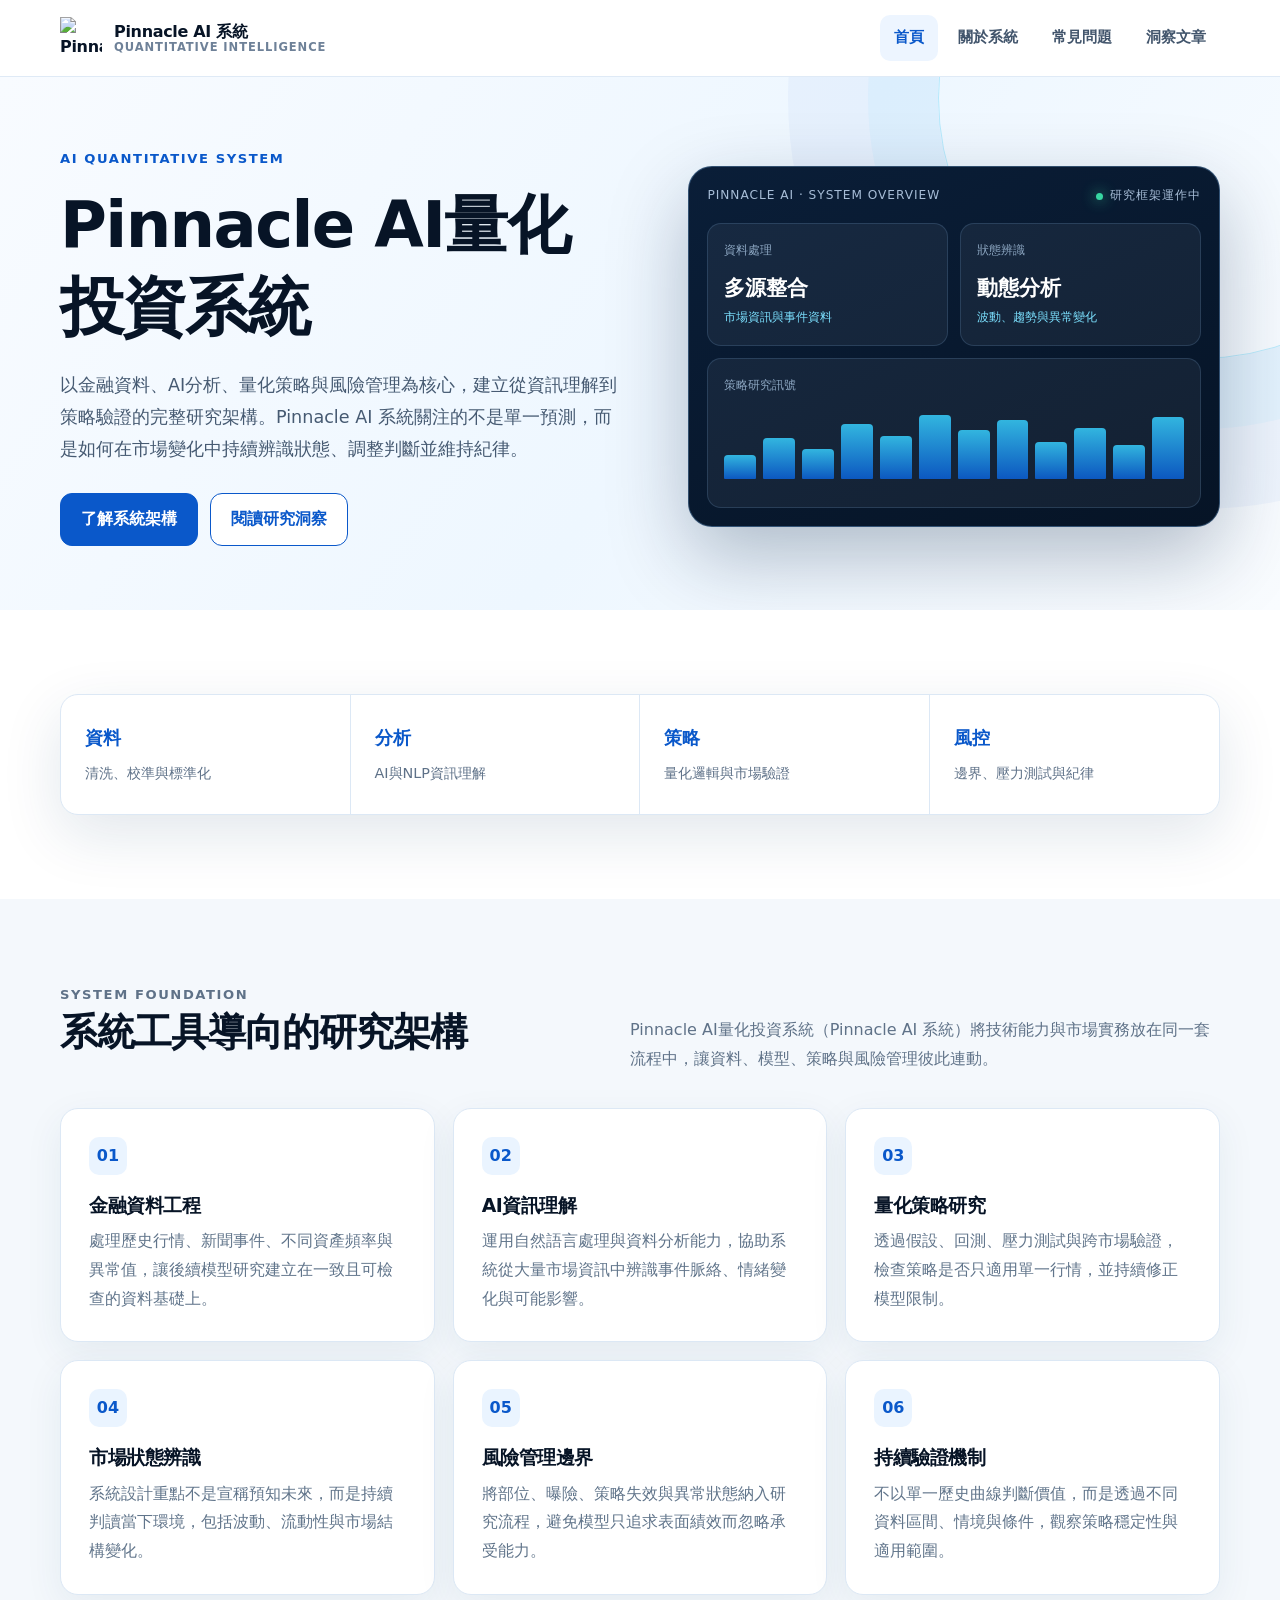
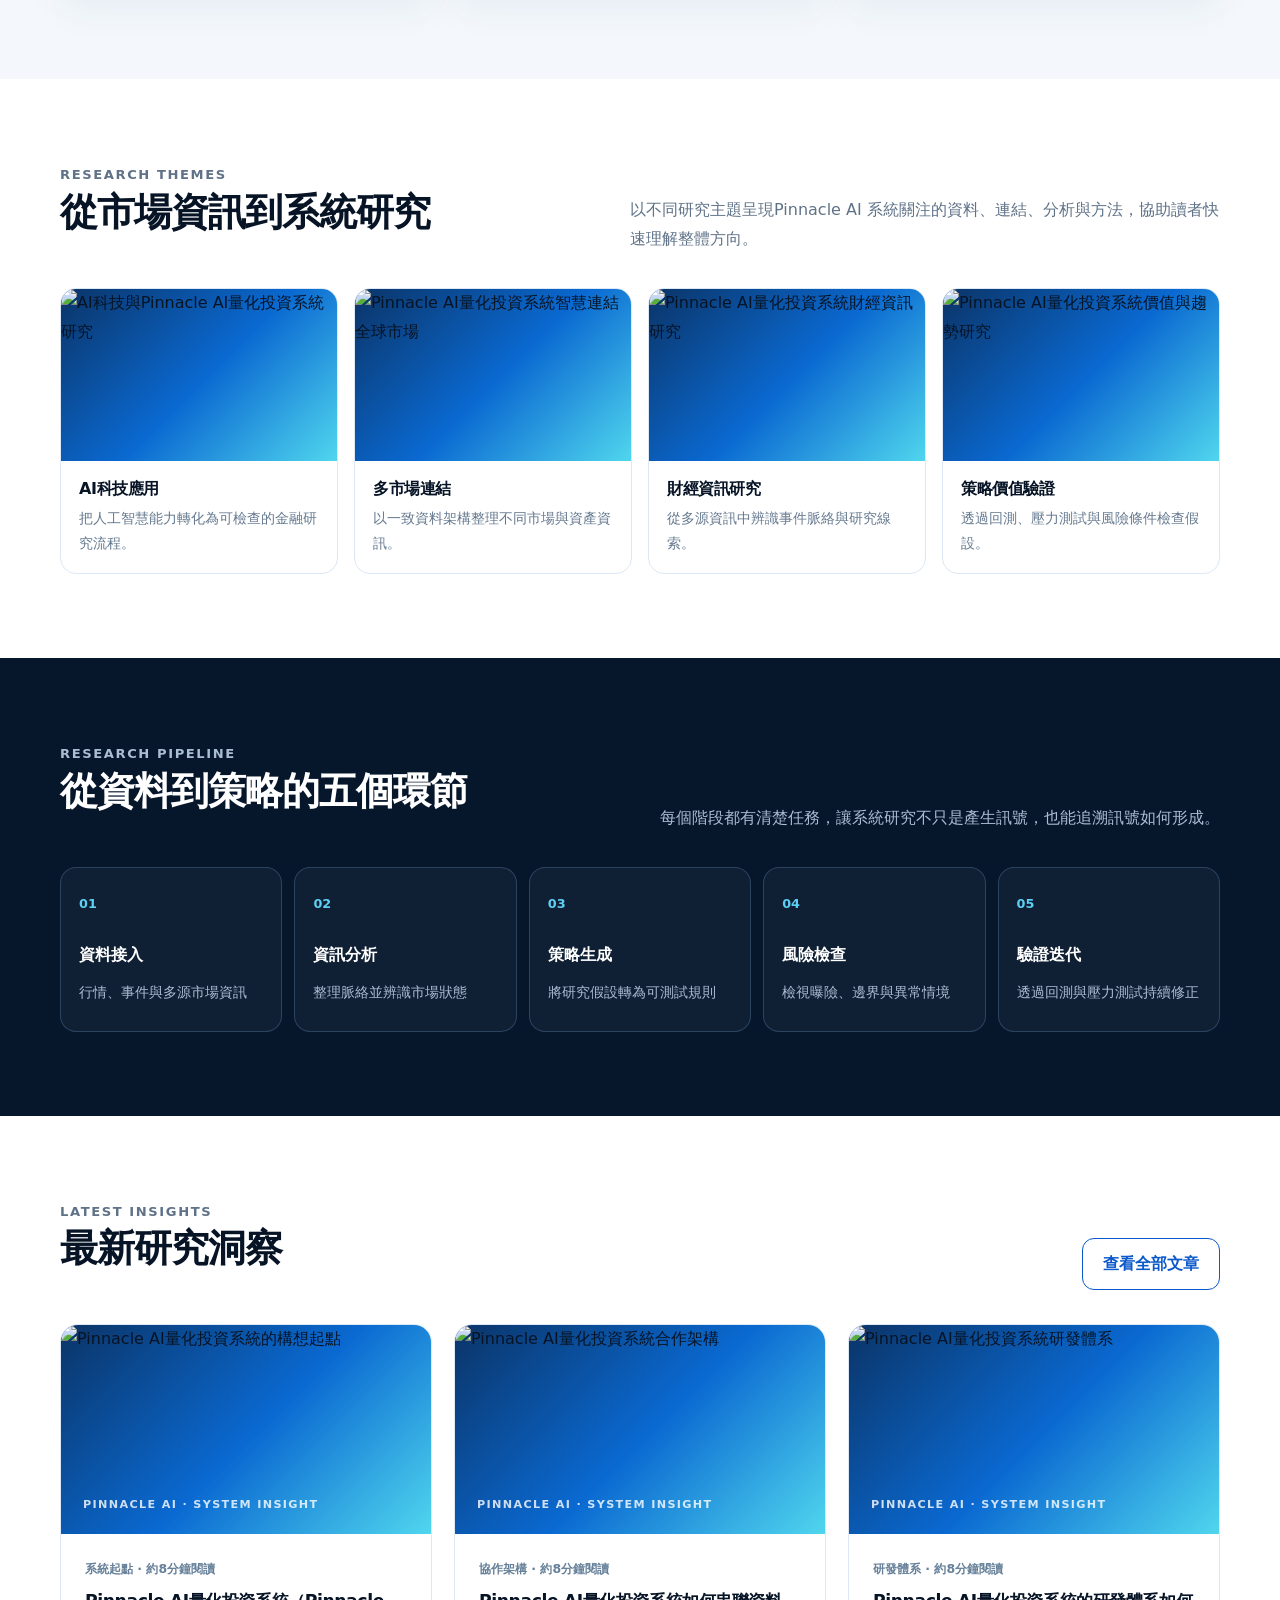
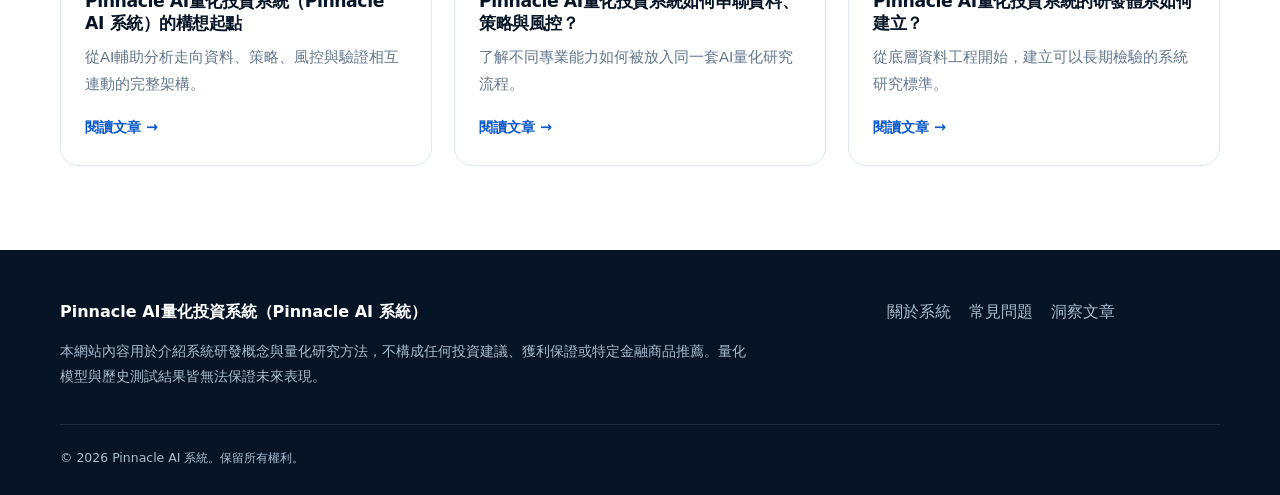
==== index.html @ a6207374 "Add files via upload" ====
<!doctype html>
<html lang="zh-Hant-TW">
<head>
  <meta charset="utf-8">
  <meta name="viewport" content="width=device-width,initial-scale=1">
  <title>Pinnacle AI量化投資系統（Pinnacle AI 系統）｜AI量化研究與系統資訊</title>
  <meta name="description" content="認識Pinnacle AI量化投資系統（Pinnacle AI 系統）的研發架構、資料處理、策略研究、風險管理與市場應對理念。">
  <meta name="keywords" content="Pinnacle AI量化投資系統,Pinnacle AI 系統,AI量化投資,量化研究,風險管理">
  <link rel="canonical" href="https://pinnacleaisystem.github.io/">
  <link rel="icon" type="image/png" href="images/LOGO-2.png">
  <link rel="stylesheet" href="assets/style.css">
  <script type="application/ld+json">{"@context":"https://schema.org","@type":"WebSite","name":"Pinnacle AI量化投資系統（Pinnacle AI 系統）","url":"https://pinnacleaisystem.github.io/","inLanguage":"zh-Hant-TW","description":"Pinnacle AI量化投資系統的研發、資料、策略與風險管理資訊網站。"}</script>
</head>
<body>
  <a class="skip-link" href="#main">跳至主要內容</a>
  <header class="site-header">
    <div class="container nav-wrap">
      <a class="brand" href="index.html" aria-label="Pinnacle AI量化投資系統首頁">
        <img class="brand-logo" src="images/LOGO.png" alt="Pinnacle AI標誌"><span class="brand-logo-fallback" aria-hidden="true"></span>
        <span class="brand-name"><span>Pinnacle AI 系統</span><small>QUANTITATIVE INTELLIGENCE</small></span>
      </a>
      <button class="nav-toggle" aria-label="開啟導覽選單" aria-expanded="false">☰</button>
      <nav class="nav-links" aria-label="主要導覽">
        <a href="index.html" aria-current="page">首頁</a><a href="about.html">關於系統</a><a href="faq.html">常見問題</a><a href="insights.html">洞察文章</a>
      </nav>
    </div>
  </header>

  <main id="main">
    <section class="hero">
      <div class="container hero-grid">
        <div>
          <p class="eyebrow">AI QUANTITATIVE SYSTEM</p>
          <h1>Pinnacle AI量化投資系統</h1>
          <p class="lead">以金融資料、AI分析、量化策略與風險管理為核心，建立從資訊理解到策略驗證的完整研究架構。Pinnacle AI 系統關注的不是單一預測，而是如何在市場變化中持續辨識狀態、調整判斷並維持紀律。</p>
          <div class="hero-actions"><a class="btn btn-primary" href="about.html">了解系統架構</a><a class="btn btn-secondary" href="insights.html">閱讀研究洞察</a></div>
        </div>
        <div class="system-panel" aria-label="Pinnacle AI系統流程示意">
          <div class="panel-top"><span>PINNACLE AI · SYSTEM OVERVIEW</span><span class="status">研究框架運作中</span></div>
          <div class="signal-grid">
            <div class="signal-card"><div class="signal-label">資料處理</div><div class="signal-value">多源整合</div><div class="signal-note">市場資訊與事件資料</div></div>
            <div class="signal-card"><div class="signal-label">狀態辨識</div><div class="signal-value">動態分析</div><div class="signal-note">波動、趨勢與異常變化</div></div>
            <div class="signal-card wide"><div class="signal-label">策略研究訊號</div><div class="bars" aria-hidden="true"><i style="height:34%"></i><i style="height:58%"></i><i style="height:43%"></i><i style="height:78%"></i><i style="height:61%"></i><i style="height:91%"></i><i style="height:69%"></i><i style="height:84%"></i><i style="height:52%"></i><i style="height:73%"></i><i style="height:48%"></i><i style="height:88%"></i></div></div>
          </div>
        </div>
      </div>
    </section>

    <section class="section">
      <div class="container">
        <div class="kpi-strip" aria-label="系統研究重點">
          <div class="kpi"><strong>資料</strong><span>清洗、校準與標準化</span></div>
          <div class="kpi"><strong>分析</strong><span>AI與NLP資訊理解</span></div>
          <div class="kpi"><strong>策略</strong><span>量化邏輯與市場驗證</span></div>
          <div class="kpi"><strong>風控</strong><span>邊界、壓力測試與紀律</span></div>
        </div>
      </div>
    </section>

    <section class="section section-soft">
      <div class="container">
        <div class="section-head"><div><p class="eyebrow">SYSTEM FOUNDATION</p><h2>系統工具導向的研究架構</h2></div><p>Pinnacle AI量化投資系統（Pinnacle AI 系統）將技術能力與市場實務放在同一套流程中，讓資料、模型、策略與風險管理彼此連動。</p></div>
        <div class="feature-grid">
          <article class="feature-card"><span class="feature-index">01</span><h3>金融資料工程</h3><p>處理歷史行情、新聞事件、不同資產頻率與異常值，讓後續模型研究建立在一致且可檢查的資料基礎上。</p></article>
          <article class="feature-card"><span class="feature-index">02</span><h3>AI資訊理解</h3><p>運用自然語言處理與資料分析能力，協助系統從大量市場資訊中辨識事件脈絡、情緒變化與可能影響。</p></article>
          <article class="feature-card"><span class="feature-index">03</span><h3>量化策略研究</h3><p>透過假設、回測、壓力測試與跨市場驗證，檢查策略是否只適用單一行情，並持續修正模型限制。</p></article>
          <article class="feature-card"><span class="feature-index">04</span><h3>市場狀態辨識</h3><p>系統設計重點不是宣稱預知未來，而是持續判讀當下環境，包括波動、流動性與市場結構變化。</p></article>
          <article class="feature-card"><span class="feature-index">05</span><h3>風險管理邊界</h3><p>將部位、曝險、策略失效與異常狀態納入研究流程，避免模型只追求表面績效而忽略承受能力。</p></article>
          <article class="feature-card"><span class="feature-index">06</span><h3>持續驗證機制</h3><p>不以單一歷史曲線判斷價值，而是透過不同資料區間、情境與條件，觀察策略穩定性與適用範圍。</p></article>
        </div>
      </div>
    </section>

    <section class="section">
      <div class="container">
        <div class="section-head"><div><p class="eyebrow">RESEARCH THEMES</p><h2>從市場資訊到系統研究</h2></div><p>以不同研究主題呈現Pinnacle AI 系統關注的資料、連結、分析與方法，協助讀者快速理解整體方向。</p></div>
        <div class="visual-grid">
          <article class="visual-card"><div class="media"><img src="images/9.png" alt="AI科技與Pinnacle AI量化投資系統研究" data-fallback></div><div><h3>AI科技應用</h3><p>把人工智慧能力轉化為可檢查的金融研究流程。</p></div></article>
          <article class="visual-card"><div class="media"><img src="images/10.png" alt="Pinnacle AI量化投資系統智慧連結全球市場" data-fallback></div><div><h3>多市場連結</h3><p>以一致資料架構整理不同市場與資產資訊。</p></div></article>
          <article class="visual-card"><div class="media"><img src="images/11.png" alt="Pinnacle AI量化投資系統財經資訊研究" data-fallback></div><div><h3>財經資訊研究</h3><p>從多源資訊中辨識事件脈絡與研究線索。</p></div></article>
          <article class="visual-card"><div class="media"><img src="images/12.png" alt="Pinnacle AI量化投資系統價值與趨勢研究" data-fallback></div><div><h3>策略價值驗證</h3><p>透過回測、壓力測試與風險條件檢查假設。</p></div></article>
        </div>
      </div>
    </section>

    <section class="section section-dark">
      <div class="container">
        <div class="section-head"><div><p class="eyebrow">RESEARCH PIPELINE</p><h2>從資料到策略的五個環節</h2></div><p>每個階段都有清楚任務，讓系統研究不只是產生訊號，也能追溯訊號如何形成。</p></div>
        <div class="flow">
          <div class="flow-item"><strong>資料接入</strong><span>行情、事件與多源市場資訊</span></div>
          <div class="flow-item"><strong>資訊分析</strong><span>整理脈絡並辨識市場狀態</span></div>
          <div class="flow-item"><strong>策略生成</strong><span>將研究假設轉為可測試規則</span></div>
          <div class="flow-item"><strong>風險檢查</strong><span>檢視曝險、邊界與異常情境</span></div>
          <div class="flow-item"><strong>驗證迭代</strong><span>透過回測與壓力測試持續修正</span></div>
        </div>
      </div>
    </section>

    <section class="section">
      <div class="container">
        <div class="section-head"><div><p class="eyebrow">LATEST INSIGHTS</p><h2>最新研究洞察</h2></div><a class="btn btn-secondary" href="insights.html">查看全部文章</a></div>
        <div class="insight-grid">
          <article class="insight-card"><div class="media"><img src="images/1.png" alt="Pinnacle AI量化投資系統的構想起點" data-fallback></div><div class="insight-body"><div class="meta">系統起點 · 約8分鐘閱讀</div><h3>Pinnacle AI量化投資系統（Pinnacle AI 系統）的構想起點</h3><p>從AI輔助分析走向資料、策略、風控與驗證相互連動的完整架構。</p><a class="read-more" href="articles/article-01.html">閱讀文章 →</a></div></article>
          <article class="insight-card"><div class="media"><img src="images/2.png" alt="Pinnacle AI量化投資系統合作架構" data-fallback></div><div class="insight-body"><div class="meta">協作架構 · 約8分鐘閱讀</div><h3>Pinnacle AI量化投資系統如何串聯資料、策略與風控？</h3><p>了解不同專業能力如何被放入同一套AI量化研究流程。</p><a class="read-more" href="articles/article-02.html">閱讀文章 →</a></div></article>
          <article class="insight-card"><div class="media"><img src="images/3.png" alt="Pinnacle AI量化投資系統研發體系" data-fallback></div><div class="insight-body"><div class="meta">研發體系 · 約8分鐘閱讀</div><h3>Pinnacle AI量化投資系統的研發體系如何建立？</h3><p>從底層資料工程開始，建立可以長期檢驗的系統研究標準。</p><a class="read-more" href="articles/article-03.html">閱讀文章 →</a></div></article>
        </div>
      </div>
    </section>
  </main>

  <footer class="site-footer"><div class="container"><div class="footer-grid"><div><strong>Pinnacle AI量化投資系統（Pinnacle AI 系統）</strong><p>本網站內容用於介紹系統研發概念與量化研究方法，不構成任何投資建議、獲利保證或特定金融商品推薦。量化模型與歷史測試結果皆無法保證未來表現。</p></div><nav class="footer-links" aria-label="頁尾導覽"><a href="about.html">關於系統</a><a href="faq.html">常見問題</a><a href="insights.html">洞察文章</a></nav></div><div class="footer-bottom">© 2026 Pinnacle AI 系統。保留所有權利。</div></div></footer>
  <script src="assets/site.js"></script>
</body>
</html>
---- assets/style.css ----
:root {
  --ink: #071426;
  --ink-soft: #24364d;
  --blue: #0a58ca;
  --blue-2: #1268df;
  --cyan: #31c5f4;
  --line: #dce8f5;
  --paper: #ffffff;
  --mist: #f4f8fc;
  --navy: #06162b;
  --success: #18a678;
  --radius: 18px;
  --shadow: 0 20px 60px rgba(16, 55, 102, .12);
}

* { box-sizing: border-box; }
html { scroll-behavior: smooth; }
body {
  margin: 0;
  color: var(--ink);
  background: var(--paper);
  font-family: "Noto Sans TC", "PingFang TC", "Microsoft JhengHei", system-ui, sans-serif;
  font-size: 16px;
  line-height: 1.8;
  -webkit-font-smoothing: antialiased;
}
img { display: block; max-width: 100%; }
a { color: inherit; text-decoration: none; }
button, a { -webkit-tap-highlight-color: transparent; }
.container { width: min(1160px, calc(100% - 40px)); margin: 0 auto; }
.skip-link { position: fixed; left: 16px; top: -60px; z-index: 200; padding: 10px 16px; color: #fff; background: var(--blue); border-radius: 8px; }
.skip-link:focus { top: 12px; }

.site-header { position: sticky; top: 0; z-index: 100; border-bottom: 1px solid rgba(220,232,245,.9); background: rgba(255,255,255,.92); backdrop-filter: blur(18px); }
.nav-wrap { min-height: 76px; display: flex; align-items: center; justify-content: space-between; gap: 28px; }
.brand { display: flex; align-items: center; gap: 12px; min-width: 0; font-weight: 800; letter-spacing: -.02em; }
.brand-logo { width: 42px; height: 42px; object-fit: contain; }
.brand-logo-fallback { width: 38px; height: 38px; display: none; place-items: center; color: #fff; background: linear-gradient(145deg, var(--blue), var(--cyan)); clip-path: polygon(50% 0, 100% 100%, 72% 100%, 50% 54%, 29% 100%, 0 100%); font-size: 0; }
.brand-name { display: grid; line-height: 1.2; }
.brand-name small { color: #6e8198; font-size: .72rem; font-weight: 600; letter-spacing: .08em; }
.nav-links { display: flex; align-items: center; gap: 6px; }
.nav-links a { padding: 9px 14px; border-radius: 10px; color: #42556c; font-size: .94rem; font-weight: 700; }
.nav-links a:hover, .nav-links a[aria-current="page"] { color: var(--blue); background: #edf5ff; }
.nav-toggle { display: none; width: 44px; height: 44px; border: 1px solid var(--line); border-radius: 12px; background: #fff; color: var(--ink); font-size: 1.2rem; }

.hero { position: relative; overflow: hidden; padding: 70px 0 64px; background: linear-gradient(125deg, #f8fbff 0%, #eef7ff 54%, #f9fcff 100%); }
.hero::before { content: ""; position: absolute; width: 520px; height: 520px; right: -180px; top: -240px; border: 1px solid rgba(49,197,244,.3); border-radius: 50%; box-shadow: 0 0 0 70px rgba(49,197,244,.05), 0 0 0 150px rgba(10,88,202,.04); }
.hero-grid { position: relative; display: grid; grid-template-columns: 1.03fr .97fr; align-items: center; gap: 64px; }
.eyebrow { margin: 0 0 14px; color: var(--blue); font-size: .82rem; font-weight: 800; letter-spacing: .12em; text-transform: uppercase; }
h1, h2, h3 { margin-top: 0; line-height: 1.28; letter-spacing: -.025em; }
h1 { margin-bottom: 22px; font-size: clamp(2.35rem, 5vw, 4.45rem); }
h2 { margin-bottom: 18px; font-size: clamp(1.75rem, 3vw, 2.7rem); }
h3 { margin-bottom: 10px; font-size: 1.18rem; }
.lead { max-width: 700px; margin: 0 0 28px; color: #465a72; font-size: 1.1rem; }
.hero-actions { display: flex; flex-wrap: wrap; gap: 12px; }
.btn { display: inline-flex; align-items: center; justify-content: center; min-height: 48px; padding: 11px 20px; border: 1px solid var(--blue); border-radius: 12px; font-weight: 800; transition: transform .2s ease, box-shadow .2s ease; }
.btn:hover { transform: translateY(-2px); box-shadow: 0 10px 28px rgba(10,88,202,.16); }
.btn-primary { color: #fff; background: var(--blue); }
.btn-secondary { color: var(--blue); background: #fff; }

.system-panel { position: relative; padding: 18px; border: 1px solid rgba(120,170,220,.38); border-radius: 24px; color: #fff; background: linear-gradient(155deg, #0a1e38, #061426); box-shadow: 0 30px 80px rgba(5,29,60,.28); }
.panel-top { display: flex; align-items: center; justify-content: space-between; margin-bottom: 16px; color: #a7bdd7; font-size: .76rem; letter-spacing: .08em; }
.status { display: inline-flex; align-items: center; gap: 7px; }
.status::before { content: ""; width: 7px; height: 7px; border-radius: 50%; background: #37d5a1; box-shadow: 0 0 14px #37d5a1; }
.signal-grid { display: grid; grid-template-columns: 1fr 1fr; gap: 12px; }
.signal-card { min-height: 112px; padding: 16px; border: 1px solid rgba(133,185,230,.18); border-radius: 14px; background: rgba(255,255,255,.055); }
.signal-card.wide { grid-column: 1 / -1; min-height: 150px; }
.signal-label { color: #8da7c2; font-size: .76rem; }
.signal-value { margin-top: 7px; font-size: 1.32rem; font-weight: 800; }
.signal-note { color: #7ce1ff; font-size: .75rem; }
.bars { height: 70px; margin-top: 12px; display: flex; align-items: flex-end; gap: 7px; }
.bars i { flex: 1; min-width: 5px; border-radius: 4px 4px 1px 1px; background: linear-gradient(#36c9f6, #0b5fd3); opacity: .88; }

.section { padding: 84px 0; }
.section-soft { background: var(--mist); }
.section-dark { color: #fff; background: var(--navy); }
.section-head { display: flex; align-items: end; justify-content: space-between; gap: 24px; margin-bottom: 34px; }
.section-head p { max-width: 590px; margin: 0; color: #5f7288; }
.section-dark .section-head p { color: #a9bdd3; }
.kpi-strip { display: grid; grid-template-columns: repeat(4, 1fr); border: 1px solid var(--line); border-radius: var(--radius); background: #fff; box-shadow: var(--shadow); overflow: hidden; }
.kpi { padding: 26px 24px; border-right: 1px solid var(--line); }
.kpi:last-child { border-right: 0; }
.kpi strong { display: block; margin-bottom: 5px; color: var(--blue); font-size: 1.15rem; }
.kpi span { color: #5e7188; font-size: .9rem; }

.feature-grid { display: grid; grid-template-columns: repeat(3, 1fr); gap: 18px; }
.feature-card { padding: 28px; border: 1px solid var(--line); border-radius: var(--radius); background: #fff; box-shadow: 0 12px 38px rgba(26,64,105,.07); }
.feature-index { display: inline-grid; width: 38px; height: 38px; margin-bottom: 18px; place-items: center; border-radius: 10px; color: var(--blue); background: #eaf4ff; font-weight: 900; }
.feature-card p { margin: 0; color: #61758b; }
.visual-grid { display: grid; grid-template-columns: repeat(4, 1fr); gap: 16px; }
.visual-card { overflow: hidden; border: 1px solid var(--line); border-radius: 16px; background: #fff; }
.visual-card .media { aspect-ratio: 16 / 10; }
.visual-card .media::after { content: none; }
.visual-card div:last-child { padding: 18px; }
.visual-card h3 { margin-bottom: 6px; font-size: 1rem; }
.visual-card p { margin: 0; color: #65798f; font-size: .86rem; }

.flow { display: grid; grid-template-columns: repeat(5, 1fr); gap: 12px; counter-reset: stage; }
.flow-item { position: relative; padding: 24px 18px; border: 1px solid rgba(126,176,225,.25); border-radius: 16px; background: rgba(255,255,255,.045); }
.flow-item::before { counter-increment: stage; content: "0" counter(stage); display: block; margin-bottom: 26px; color: #5dcff4; font-size: .8rem; font-weight: 800; }
.flow-item strong { display: block; margin-bottom: 8px; }
.flow-item span { color: #a9bdd3; font-size: .9rem; }

.insight-grid { display: grid; grid-template-columns: repeat(3, 1fr); gap: 22px; }
.insight-card { display: flex; flex-direction: column; overflow: hidden; border: 1px solid var(--line); border-radius: var(--radius); background: #fff; transition: transform .2s ease, box-shadow .2s ease; }
.insight-card:hover { transform: translateY(-4px); box-shadow: var(--shadow); }
.media { position: relative; aspect-ratio: 16 / 9; overflow: hidden; background: linear-gradient(135deg, #0b3467, #0a69d1 52%, #50d6ee); }
.media::after { content: "PINNACLE AI · SYSTEM INSIGHT"; position: absolute; left: 22px; bottom: 18px; color: rgba(255,255,255,.8); font-size: .7rem; font-weight: 800; letter-spacing: .12em; }
.media img { width: 100%; height: 100%; object-fit: cover; }
.media.missing-image img { display: none; }
.insight-body { display: flex; flex: 1; flex-direction: column; padding: 24px; }
.meta { margin-bottom: 10px; color: #668099; font-size: .78rem; font-weight: 700; }
.insight-body h3 { font-size: 1.08rem; }
.insight-body p { margin: 0 0 18px; color: #62768d; font-size: .92rem; }
.read-more { margin-top: auto; color: var(--blue); font-weight: 800; font-size: .9rem; }

.page-hero { padding: 62px 0 52px; color: #fff; background: radial-gradient(circle at 83% 18%, rgba(47,192,242,.22), transparent 26%), linear-gradient(145deg, #07192f, #0b2d59); }
.page-hero h1 { max-width: 980px; margin-bottom: 16px; font-size: clamp(2rem, 4vw, 3.55rem); }
.page-hero .lead { margin-bottom: 0; color: #bfd1e4; }
.breadcrumb { margin-bottom: 20px; color: #8fcdea; font-size: .85rem; }
.breadcrumb a:hover { color: #fff; }

.two-col { display: grid; grid-template-columns: .9fr 1.1fr; gap: 64px; align-items: start; }
.aside-panel { position: sticky; top: 108px; padding: 28px; border-radius: var(--radius); color: #fff; background: var(--navy); }
.aside-panel ul { margin: 18px 0 0; padding: 0; list-style: none; }
.aside-panel li { padding: 11px 0; border-bottom: 1px solid rgba(255,255,255,.1); color: #bdd0e3; }
.prose { color: #344a62; }
.prose h2 { margin-top: 44px; color: var(--ink); font-size: 1.65rem; }
.prose h3 { margin-top: 32px; color: var(--ink); }
.prose p { margin: 0 0 20px; }
.prose ul { margin: 0 0 24px; padding-left: 1.3em; }
.notice { margin: 30px 0; padding: 20px 22px; border-left: 4px solid var(--blue); border-radius: 0 14px 14px 0; background: #edf6ff; }

.faq-list { display: grid; gap: 12px; }
.faq-item { border: 1px solid var(--line); border-radius: 14px; background: #fff; overflow: hidden; }
.faq-item summary { position: relative; cursor: pointer; padding: 20px 58px 20px 22px; color: var(--ink); font-weight: 800; list-style: none; }
.faq-item summary::-webkit-details-marker { display: none; }
.faq-item summary::after { content: "+"; position: absolute; right: 22px; top: 18px; color: var(--blue); font-size: 1.35rem; }
.faq-item[open] summary::after { content: "−"; }
.faq-answer { padding: 0 22px 22px; color: #536980; }
.faq-answer p { margin: 0; }

.article { padding: 66px 0 90px; }
.article-wrap { display: grid; grid-template-columns: minmax(0, 780px) 260px; gap: 54px; justify-content: center; }
.article-header { margin-bottom: 28px; }
.article-header h1 { margin-bottom: 18px; font-size: clamp(2rem, 4vw, 3.2rem); }
.article-cover { margin: 30px 0 34px; border-radius: 20px; box-shadow: var(--shadow); }
.article-cover .media { border-radius: 20px; }
.article-body { color: #354b63; font-size: 1.03rem; }
.article-body h2 { margin: 42px 0 16px; color: var(--ink); font-size: 1.55rem; }
.article-body p { margin: 0 0 22px; }
.article-body ul { padding-left: 1.3em; }
.article-aside { position: sticky; top: 100px; align-self: start; padding: 22px; border: 1px solid var(--line); border-radius: 16px; background: #f8fbff; }
.article-aside strong { display: block; margin-bottom: 12px; }
.article-aside a { display: block; padding: 8px 0; color: #536b84; font-size: .88rem; }
.article-aside a:hover { color: var(--blue); }

.site-footer { padding: 48px 0 26px; color: #a9bdd1; background: #061426; }
.footer-grid { display: grid; grid-template-columns: 1.4fr .6fr; gap: 50px; padding-bottom: 34px; }
.footer-grid strong { color: #fff; }
.footer-grid p { max-width: 690px; margin: 12px 0 0; font-size: .88rem; }
.footer-links { display: flex; flex-wrap: wrap; align-content: start; gap: 10px 18px; }
.footer-links a:hover { color: #fff; }
.footer-bottom { padding-top: 22px; border-top: 1px solid rgba(255,255,255,.1); font-size: .78rem; }

@media (max-width: 980px) {
  .hero-grid, .two-col { grid-template-columns: 1fr; }
  .hero-grid { gap: 40px; }
  .aside-panel { position: static; }
  .flow { grid-template-columns: repeat(2, 1fr); }
  .feature-grid, .insight-grid { grid-template-columns: repeat(2, 1fr); }
  .visual-grid { grid-template-columns: repeat(2, 1fr); }
  .article-wrap { grid-template-columns: 1fr; }
  .article-aside { position: static; }
}

@media (max-width: 760px) {
  .container { width: min(100% - 28px, 1160px); }
  .nav-toggle { display: inline-grid; place-items: center; }
  .nav-links { position: absolute; left: 14px; right: 14px; top: 68px; display: none; padding: 10px; border: 1px solid var(--line); border-radius: 14px; background: #fff; box-shadow: var(--shadow); }
  .nav-links.open { display: grid; }
  .nav-links a { padding: 12px 14px; }
  .brand-name span { font-size: .9rem; }
  .hero, .section { padding: 58px 0; }
  .page-hero { padding: 48px 0 40px; }
  .kpi-strip { grid-template-columns: 1fr 1fr; }
  .kpi { border-bottom: 1px solid var(--line); }
  .kpi:nth-child(2) { border-right: 0; }
  .feature-grid, .insight-grid, .flow { grid-template-columns: 1fr; }
  .visual-grid { grid-template-columns: 1fr; }
  .section-head { align-items: start; flex-direction: column; }
  .signal-grid { grid-template-columns: 1fr 1fr; }
  .footer-grid { grid-template-columns: 1fr; gap: 28px; }
}

@media (max-width: 480px) {
  .brand-name small { display: none; }
  .hero-actions .btn { width: 100%; }
  .signal-grid { grid-template-columns: 1fr; }
  .signal-card.wide { grid-column: auto; }
  .kpi-strip { grid-template-columns: 1fr; }
  .kpi { border-right: 0; }
}

@media (prefers-reduced-motion: reduce) {
  html { scroll-behavior: auto; }
  *, *::before, *::after { transition-duration: .01ms !important; }
}
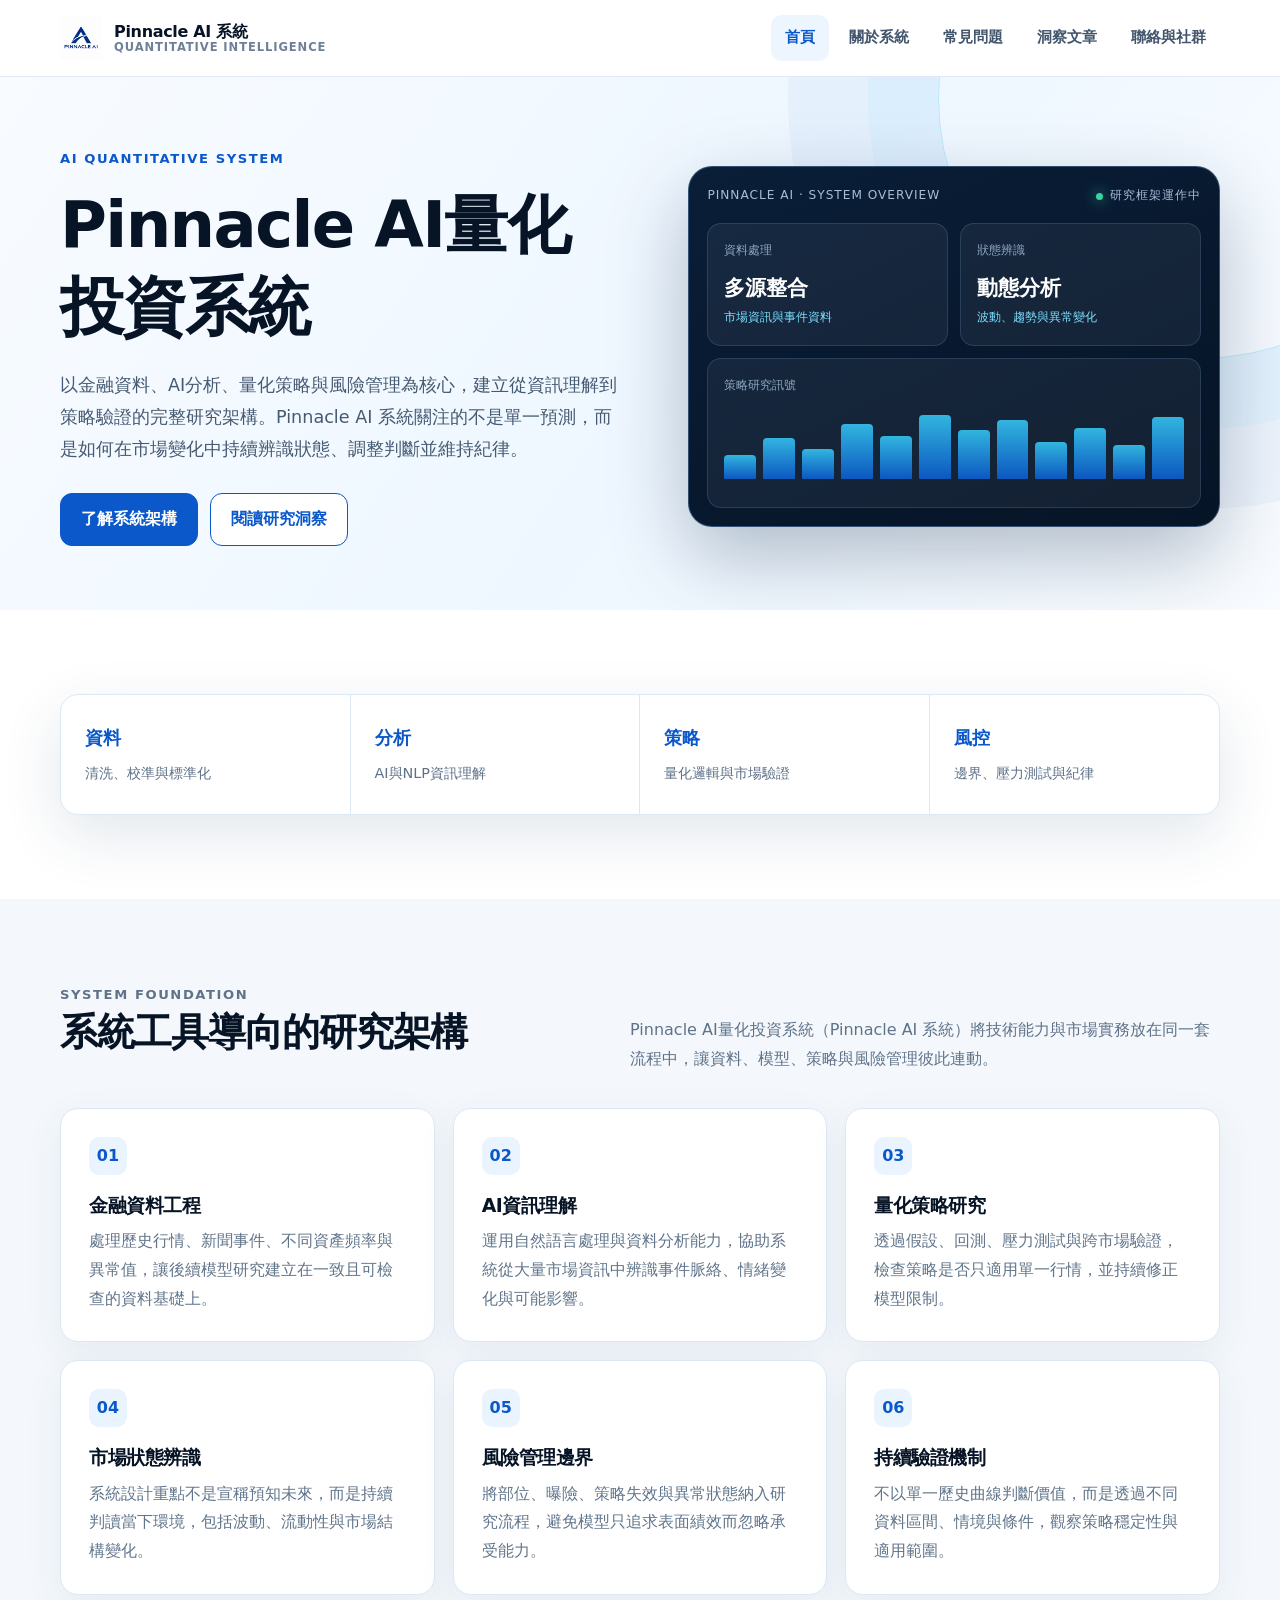
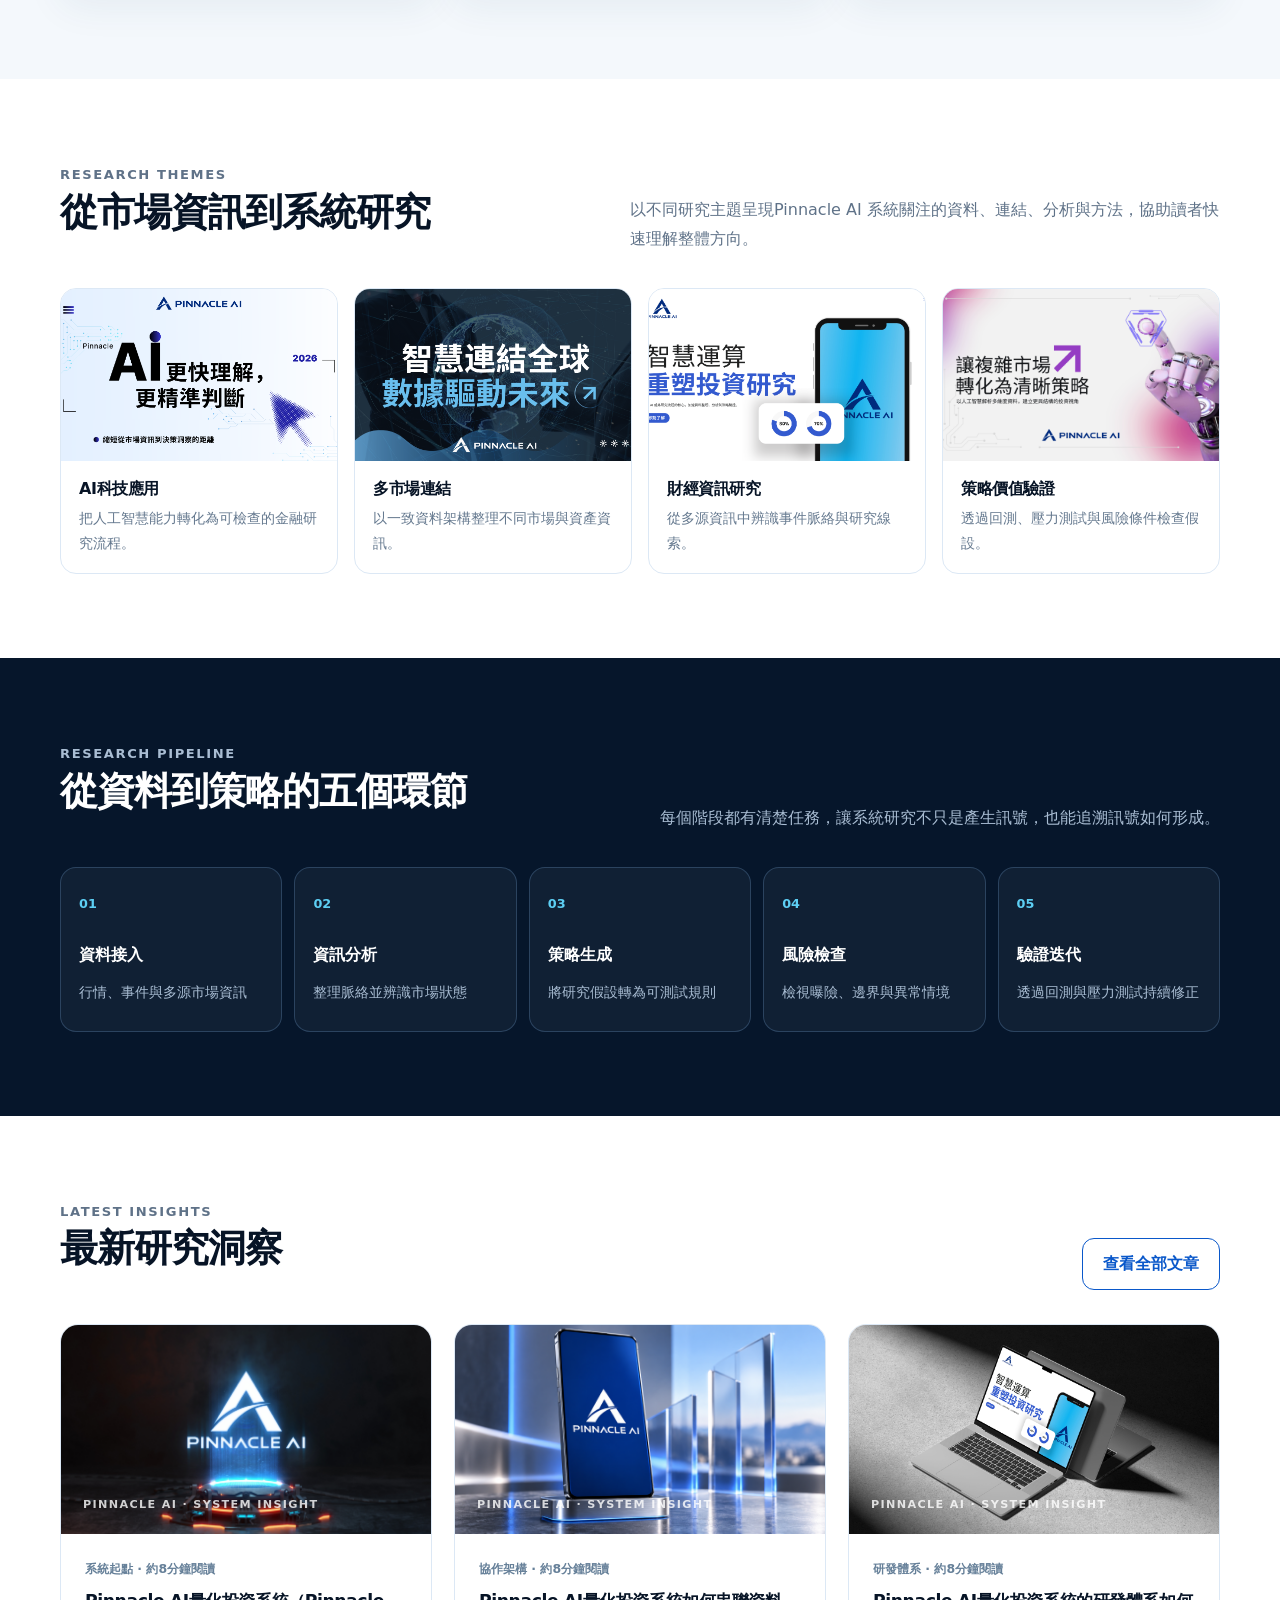
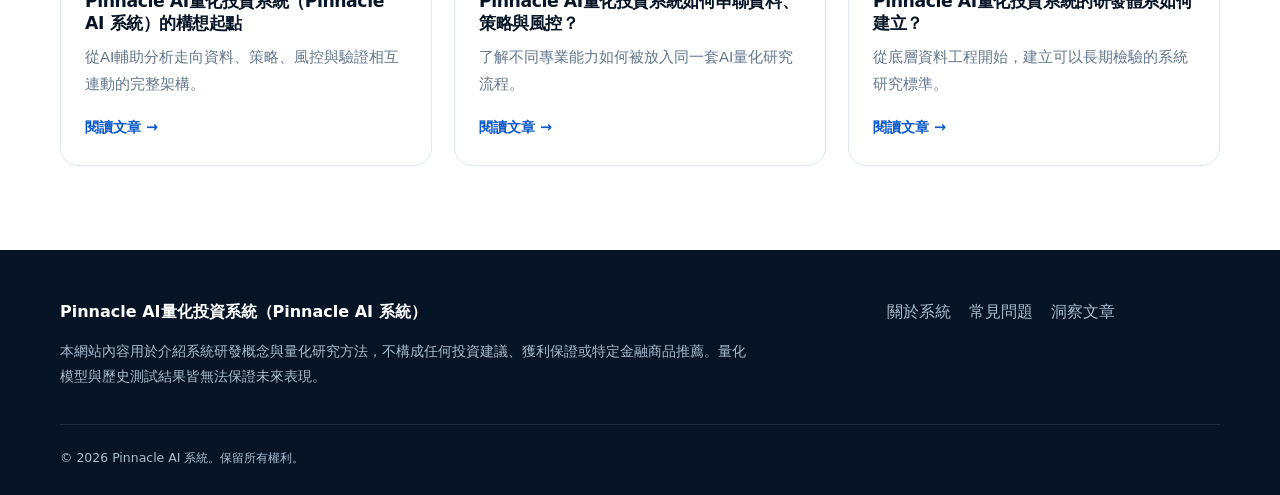
==== commit e90d643d: "Add 'Contact' link to navigation menu" ====
--- a/index.html
+++ b/index.html
@@ -21,7 +21,7 @@
       </a>
       <button class="nav-toggle" aria-label="開啟導覽選單" aria-expanded="false">☰</button>
       <nav class="nav-links" aria-label="主要導覽">
-        <a href="index.html" aria-current="page">首頁</a><a href="about.html">關於系統</a><a href="faq.html">常見問題</a><a href="insights.html">洞察文章</a>
+        <a href="index.html" aria-current="page">首頁</a><a href="about.html">關於系統</a><a href="faq.html">常見問題</a><a href="insights.html">洞察文章</a><a href="contact.html">聯絡與社群</a>
       </nav>
     </div>
   </header>
